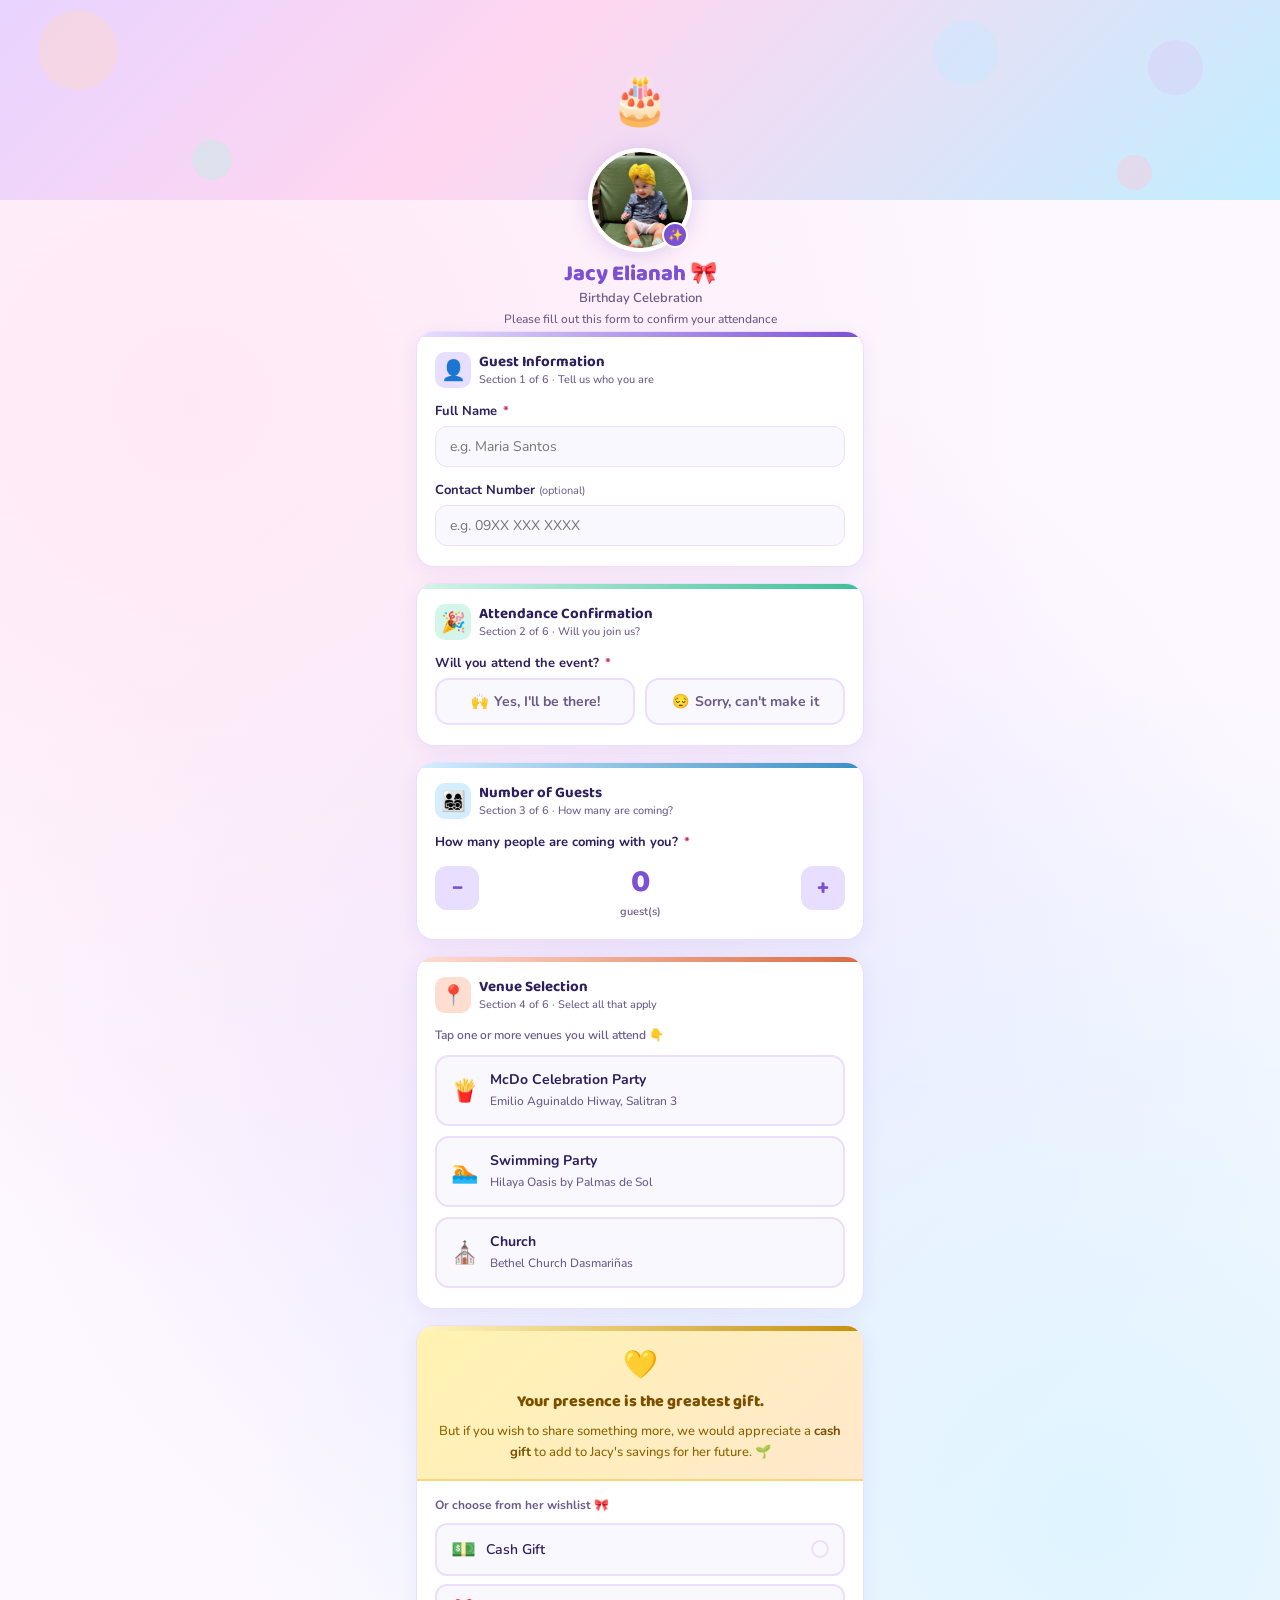
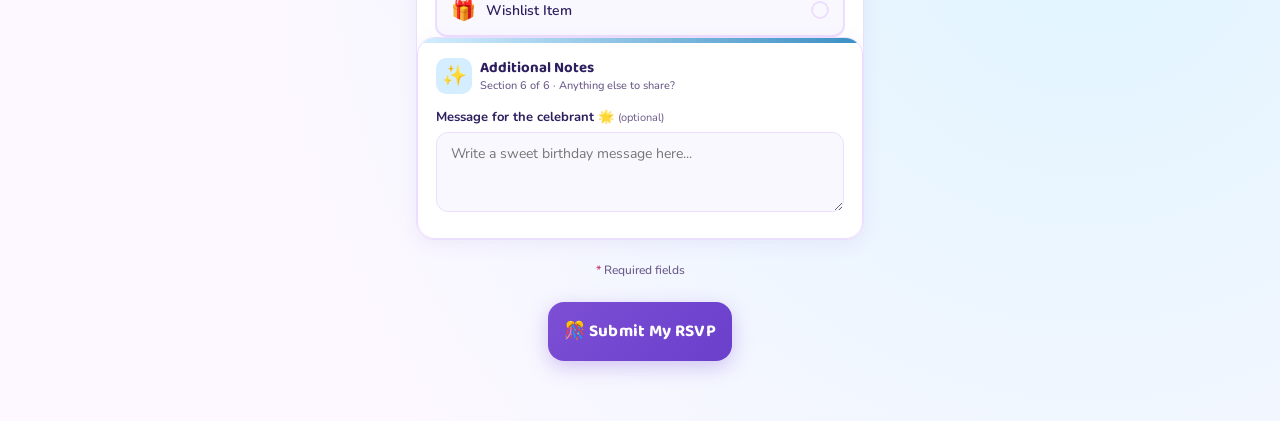
==== index.html @ 9f7bb09f "Disable guest photo changes" ====
<!DOCTYPE html>
<html lang="en">
<head>
<meta charset="UTF-8">
<meta name="viewport" content="width=device-width, initial-scale=1.0">
<title>🎉 Party RSVP</title>
<link href="https://fonts.googleapis.com/css2?family=Baloo+2:wght@400;500;600;700;800&family=Nunito:wght@400;500;600;700&display=swap" rel="stylesheet">
<style>
  :root {
    --mint:    #d4f5e9;
    --mint-dk: #3dbf97;
    --lavender:#e8deff;
    --lav-dk:  #7c4fd4;
    --peach:   #ffddd0;
    --peach-dk:#d96b42;
    --sky:     #d4eeff;
    --sky-dk:  #3a8fc4;
    --rose:    #ffd9e8;
    --rose-dk: #c93068;
    --butter:  #fff5c2;
    --butter-dk:#c4900a;
    --white:   #ffffff;
    --bg:      #fdf8ff;
    --card:    #ffffff;
    --txt:     #2d1f5e;
    --txt2:    #6b5a8a;
    --border:  #ecdeff;
    --radius:  18px;
    --shadow:  0 4px 20px rgba(100,60,180,0.08);
  }

  * { box-sizing: border-box; margin: 0; padding: 0; }

  body {
    font-family: 'Nunito', sans-serif;
    background: var(--bg);
    background-image:
      radial-gradient(circle at 15% 20%, #ffe8f5 0%, transparent 45%),
      radial-gradient(circle at 85% 75%, #dff4ff 0%, transparent 45%),
      radial-gradient(circle at 50% 50%, #ede4ff 0%, transparent 55%);
    min-height: 100vh;
    color: var(--txt);
    padding: 0 0 60px;
  }

  /* ── HERO ── */
  .hero {
    text-align: center;
    position: relative;
    overflow: hidden;
    margin-bottom: 4px;
  }
  /* cover banner */
  .hero-cover {
    width: 100%;
    height: 200px;
    background: linear-gradient(135deg, #e8d4ff 0%, #ffd6f0 40%, #c2eeff 100%);
    position: relative;
    overflow: hidden;
  }
  .hero-cover-img {
    width: 100%; height: 100%;
    object-fit: cover;
    display: none;
  }
  .hero-cover-img.loaded { display: block; }
  .hero-cover-placeholder {
    position: absolute; inset: 0;
    display: flex; align-items: center; justify-content: center;
    flex-direction: column; gap: 6px;
  }
  .hero-cover-placeholder.hidden { display: none; }
  .cover-upload-hint { font-size: 11px; color: var(--txt2); font-weight: 600; }
  /* bubbles on cover */
  .hero-bubbles { position: absolute; inset: 0; pointer-events: none; }
  .bubble {
    position: absolute; border-radius: 50%;
    opacity: 0.4;
    animation: float 6s ease-in-out infinite;
  }
  @keyframes float {
    0%,100% { transform: translateY(0) rotate(0deg); }
    50%      { transform: translateY(-10px) rotate(180deg); }
  }
  /* circle avatar upload */
  .hero-avatar-wrap {
    position: relative;
    display: inline-block;
    margin-top: -52px;
    z-index: 10;
  }
  .hero-avatar {
    width: 104px; height: 104px;
    border-radius: 50%;
    border: 4px solid #fff;
    box-shadow: 0 4px 20px rgba(139,99,217,0.25);
    background: linear-gradient(135deg, var(--lavender), var(--peach));
    display: flex; align-items: center; justify-content: center;
    overflow: hidden;
    cursor: pointer;
    position: relative;
  }
  .hero-avatar img {
    width: 100%; height: 100%;
    object-fit: cover;
    display: none;
    border-radius: 50%;
  }
  .hero-avatar img.loaded { display: block; }
  .avatar-placeholder { font-size: 36px; pointer-events: none; }
  .avatar-placeholder.hidden { display: none; }
  .avatar-overlay {
    position: absolute; inset: 0; border-radius: 50%;
    background: rgba(139,99,217,0.55);
    display: flex; align-items: center; justify-content: center;
    opacity: 0; transition: opacity .2s;
    pointer-events: none;
  }
  .hero-avatar:hover .avatar-overlay { opacity: 0; }
  .avatar-overlay span { font-size: 22px; }
  .hero-avatar input[type="file"] {
    position: absolute; inset: 0; opacity: 0; cursor: pointer;
    border: none; background: none; width: 100%; height: 100%;
  }
  .avatar-badge {
    position: absolute;
    bottom: 4px; right: 4px;
    width: 26px; height: 26px;
    background: var(--lav-dk);
    border-radius: 50%;
    border: 2px solid #fff;
    display: flex; align-items: center; justify-content: center;
    font-size: 12px;
    pointer-events: none;
  }
  /* text below avatar */
  .hero-name {
    font-family: 'Baloo 2', cursive;
    font-size: 22px;
    font-weight: 800;
    color: var(--lav-dk);
    margin-top: 8px;
    line-height: 1.1;
  }
  .hero-sub {
    font-size: 13px;
    color: var(--txt2);
    font-weight: 600;
    margin-top: 3px;
  }
  .hero-tagline {
    font-size: 12px;
    color: var(--txt2);
    margin-top: 4px;
    font-weight: 500;
  }
  @keyframes bounce {
    0%,100% { transform: translateY(0); }
    50%      { transform: translateY(-7px); }
  }
  .hero-badges {
    display: flex;
    justify-content: center;
    gap: 7px;
    flex-wrap: wrap;
    margin: 12px 16px 20px;
  }
  .badge {
    font-size: 11px;
    font-weight: 700;
    padding: 5px 12px;
    border-radius: 99px;
    letter-spacing: 0.3px;
  }
  .badge-mint   { background: var(--mint);    color: #1a6b55; }
  .badge-rose   { background: var(--rose);    color: #8b1a3a; }
  .badge-sky    { background: var(--sky);     color: #1a5a80; }
  .badge-butter { background: var(--butter);  color: #7a5800; }

  /* ── FORM CONTAINER ── */
  .form-wrap {
    max-width: 480px;
    margin: 0 auto;
    padding: 0 16px;
    display: flex;
    flex-direction: column;
    gap: 16px;
  }

  /* ── SECTION CARD ── */
  .card {
    background: var(--card);
    border-radius: var(--radius);
    padding: 20px 18px;
    box-shadow: var(--shadow);
    border: 1.5px solid var(--border);
    position: relative;
    overflow: hidden;
  }
  .card::before {
    content: '';
    position: absolute;
    top: 0; left: 0; right: 0;
    height: 5px;
    border-radius: var(--radius) var(--radius) 0 0;
  }
  .card.c-lavender::before { background: linear-gradient(90deg, var(--lavender), var(--lav-dk)); }
  .card.c-mint::before     { background: linear-gradient(90deg, var(--mint), var(--mint-dk)); }
  .card.c-peach::before    { background: linear-gradient(90deg, var(--peach), var(--peach-dk)); }
  .card.c-sky::before      { background: linear-gradient(90deg, var(--sky), var(--sky-dk)); }
  .card.c-rose::before     { background: linear-gradient(90deg, var(--rose), var(--rose-dk)); }
  .card.c-butter::before   { background: linear-gradient(90deg, var(--butter), var(--butter-dk)); }

  .section-label {
    display: flex;
    align-items: center;
    gap: 8px;
    margin-bottom: 14px;
  }
  .section-icon {
    font-size: 20px;
    width: 36px; height: 36px;
    border-radius: 10px;
    display: flex; align-items: center; justify-content: center;
    flex-shrink: 0;
  }
  .icon-lav    { background: var(--lavender); }
  .icon-mint   { background: var(--mint); }
  .icon-peach  { background: var(--peach); }
  .icon-sky    { background: var(--sky); }
  .icon-rose   { background: var(--rose); }
  .icon-butter { background: var(--butter); }

  .section-title {
    font-family: 'Baloo 2', cursive;
    font-size: 15px;
    font-weight: 700;
    color: var(--txt);
    line-height: 1.2;
  }
  .section-sub {
    font-size: 11px;
    color: var(--txt2);
    margin-top: 1px;
    font-weight: 500;
  }

  /* ── FORM FIELDS ── */
  .field { margin-bottom: 14px; }
  .field:last-child { margin-bottom: 0; }

  label.field-label {
    display: block;
    font-size: 13px;
    font-weight: 700;
    color: var(--txt);
    margin-bottom: 6px;
  }
  label.field-label span.req { color: var(--rose-dk); margin-left: 2px; }

  input[type="text"],
  input[type="tel"],
  input[type="file"],
  select,
  textarea {
    width: 100%;
    font-family: 'Nunito', sans-serif;
    font-size: 14px;
    color: var(--txt);
    background: #faf8ff;
    border: 1.5px solid var(--border);
    border-radius: 12px;
    padding: 10px 14px;
    outline: none;
    transition: border-color .2s, box-shadow .2s;
    -webkit-appearance: none;
    appearance: none;
  }
  input:focus, select:focus, textarea:focus {
    border-color: var(--lav-dk);
    box-shadow: 0 0 0 3px rgba(139,99,217,0.12);
  }
  textarea { resize: vertical; min-height: 80px; line-height: 1.5; }
  select { background-image: url("data:image/svg+xml,%3Csvg xmlns='http://www.w3.org/2000/svg' width='12' height='8'%3E%3Cpath d='M0 0l6 8 6-8z' fill='%238b63d9'/%3E%3C/svg%3E");
    background-repeat: no-repeat;
    background-position: right 14px center;
    padding-right: 36px;
    cursor: pointer;
  }
  input[type="file"] { cursor: pointer; padding: 8px 14px; }

  /* ── RADIO / YES-NO ── */
  .yesno { display: flex; gap: 10px; }
  .yn-btn {
    flex: 1;
    display: flex;
    align-items: center;
    justify-content: center;
    gap: 6px;
    padding: 12px;
    border-radius: 14px;
    border: 2px solid var(--border);
    background: #faf8ff;
    cursor: pointer;
    font-family: 'Nunito', sans-serif;
    font-size: 14px;
    font-weight: 700;
    color: var(--txt2);
    transition: all .2s;
  }
  .yn-btn:hover { background: var(--lavender); border-color: var(--lav-dk); color: var(--txt); }
  .yn-btn input { display: none; }
  .yn-btn.selected-yes { background: var(--mint); border-color: var(--mint-dk); color: #1a6b55; }
  .yn-btn.selected-no  { background: var(--rose); border-color: var(--rose-dk); color: #8b1a3a; }

  /* ── CHECKBOX VENUE ── */
  .venue-options { display: flex; flex-direction: column; gap: 10px; }
  .venue-opt {
    display: flex;
    align-items: center;
    gap: 12px;
    padding: 13px 14px;
    border-radius: 14px;
    border: 2px solid var(--border);
    background: #faf8ff;
    cursor: pointer;
    transition: all .15s;
    user-select: none;
    -webkit-tap-highlight-color: transparent;
  }
  .venue-opt:hover { background: #f0eaff; border-color: var(--lav-dk); }
  .venue-opt:active { transform: scale(0.97); }
  .venue-opt.checked-mcdo   { background: var(--peach);  border-color: var(--peach-dk); }
  .venue-opt.checked-swim   { background: var(--sky);    border-color: var(--sky-dk); }
  .venue-opt input[type="checkbox"] { display: none; }
  .venue-emoji { font-size: 22px; flex-shrink: 0; }
  .venue-text strong { display: block; font-size: 14px; font-weight: 700; color: var(--txt); }
  .venue-text span   { font-size: 12px; color: var(--txt2); font-weight: 500; }
  .venue-check { display: none; }
  .checked-mcdo   { background: var(--peach); border-color: var(--peach-dk); box-shadow: 0 0 0 2px rgba(217,107,66,0.12); }
  .checked-swim   { background: var(--sky); border-color: var(--sky-dk); box-shadow: 0 0 0 2px rgba(58,143,196,0.12); }
  .checked-church { background: var(--mint); border-color: var(--mint-dk); box-shadow: 0 0 0 2px rgba(61,191,151,0.12); }

  /* ── GIFT OPTIONS ── */
  .gift-options { display: flex; flex-direction: column; gap: 8px; }
  .gift-opt {
    display: flex;
    align-items: center;
    gap: 10px;
    padding: 11px 14px;
    border-radius: 12px;
    border: 2px solid var(--border);
    background: #faf8ff;
    cursor: pointer;
    transition: all .2s;
    font-size: 14px;
    font-weight: 600;
    color: var(--txt);
  }
  .gift-opt:hover { background: #fff8f0; border-color: var(--butter-dk); }
  .gift-opt input[type="radio"] { display: none; }
  .gift-opt.selected { background: var(--butter); border-color: var(--butter-dk); }
  .gift-icon { font-size: 20px; }
  .gift-dot {
    margin-left: auto;
    width: 18px; height: 18px;
    border-radius: 50%;
    border: 2px solid var(--border);
    flex-shrink: 0;
    transition: all .2s;
  }
  .gift-opt.selected .gift-dot { background: var(--butter-dk); border-color: var(--butter-dk); }

  /* ── GIFT SUGGEST DROPDOWN ── */
  .gift-suggest { display: none; margin-top: 10px; }
  .gift-suggest.visible { display: block; }

  /* ── FILE UPLOAD ── */
  .upload-area {
    border: 2px dashed var(--border);
    border-radius: 14px;
    background: #faf8ff;
    padding: 20px;
    text-align: center;
    cursor: pointer;
    transition: all .2s;
    position: relative;
  }
  .upload-area:hover { border-color: var(--rose-dk); background: #fff5f8; }
  .upload-area input[type="file"] {
    position: absolute; inset: 0;
    opacity: 0; cursor: pointer;
    border: none; background: none; padding: 0; border-radius: 0;
  }
  .upload-icon { font-size: 32px; display: block; margin-bottom: 6px; }
  .upload-text { font-size: 13px; font-weight: 700; color: var(--txt2); }
  .upload-sub  { font-size: 11px; color: var(--txt2); margin-top: 3px; }
  .upload-preview { display: none; margin-top: 12px; }
  .upload-preview img { max-width: 100%; border-radius: 10px; max-height: 160px; object-fit: cover; }
  .upload-preview.has-image { display: block; }

  /* ── SUBMIT BTN ── */
  .submit-wrap { padding: 0 16px; max-width: 480px; margin: 8px auto 0; }
  .submit-btn {
    width: 100%;
    font-family: 'Baloo 2', cursive;
    font-size: 17px;
    font-weight: 700;
    color: #fff;
    background: linear-gradient(135deg, var(--lav-dk) 0%, #6a3fcb 100%);
    border: none;
    border-radius: 16px;
    padding: 16px;
    cursor: pointer;
    box-shadow: 0 6px 20px rgba(139,99,217,0.35);
    transition: transform .15s, box-shadow .15s;
    letter-spacing: 0.3px;
  }
  .submit-btn:hover  { transform: translateY(-2px); box-shadow: 0 8px 24px rgba(139,99,217,0.45); }
  .submit-btn:active { transform: scale(0.98); }

  /* ── REQUIRED NOTE ── */
  .req-note { text-align: center; font-size: 12px; color: var(--txt2); margin: 0 16px 0; font-weight: 500; }

  /* ── SUCCESS SCREEN ── */
  #success-screen {
    display: none;
    max-width: 480px;
    margin: 40px auto;
    padding: 0 16px;
    animation: popIn .4s ease;
  }
  @keyframes popIn {
    from { transform: scale(.92) translateY(20px); opacity: 0; }
    to   { transform: scale(1) translateY(0);       opacity: 1; }
  }
  .success-card {
    background: var(--card);
    border-radius: 24px;
    padding: 32px 24px;
    text-align: center;
    box-shadow: 0 8px 40px rgba(100,60,180,0.15);
    border: 2px solid var(--lavender);
  }
  .success-emoji { font-size: 60px; display: block; margin-bottom: 12px; animation: bounce 2s ease-in-out infinite; }
  .success-card h2 { font-family: 'Baloo 2', cursive; font-size: 24px; font-weight: 800; color: var(--lav-dk); margin-bottom: 8px; }
  .success-card p  { font-size: 14px; color: var(--txt2); line-height: 1.6; font-weight: 500; }
  .summary-grid {
    margin-top: 20px;
    display: flex;
    flex-direction: column;
    gap: 10px;
    text-align: left;
  }
  .summary-row {
    display: flex;
    gap: 10px;
    align-items: flex-start;
    background: var(--bg);
    border-radius: 12px;
    padding: 10px 14px;
    font-size: 13px;
  }
  .summary-row .s-icon { font-size: 18px; flex-shrink: 0; margin-top: 1px; }
  .summary-row .s-label { font-weight: 700; color: var(--txt); display: block; }
  .summary-row .s-val   { color: var(--txt2); font-weight: 500; }
  .reset-btn {
    margin-top: 20px;
    font-family: 'Nunito', sans-serif;
    font-size: 13px;
    font-weight: 700;
    color: var(--lav-dk);
    background: var(--lavender);
    border: none;
    border-radius: 10px;
    padding: 10px 24px;
    cursor: pointer;
    transition: opacity .2s;
  }
  .reset-btn:hover { opacity: .8; }

  /* ── PRODUCT CARDS ── */
  .prod-card {
    border: 2px solid var(--border);
    border-radius: 12px;
    padding: 8px;
    background: #fff;
    cursor: default;
    transition: all .2s;
    user-select: none;
    -webkit-tap-highlight-color: transparent;
    position: relative;
    overflow: hidden;
    pointer-events: none;
  }
  .prod-card:active { transform: scale(0.96); }
  .prod-card.picked { border-color: var(--butter-dk); background: var(--butter); }
  .prod-card .prod-name {
    font-size: 11px; font-weight: 700; color: var(--txt2);
    text-align: center; margin-top: 6px; line-height: 1.3;
  }
  .prod-card.picked .prod-name { color: var(--butter-dk); }
  .prod-card .prod-tick {
    position: absolute; top: 5px; right: 5px;
    width: 18px; height: 18px; border-radius: 50%;
    background: var(--butter-dk); color: #fff;
    font-size: 10px; display: none;
    align-items: center; justify-content: center;
  }
  .prod-card.picked .prod-tick { display: flex; }

  /* ── WISHLIST ITEMS ── */
  .wishlist-item {
    border: 2px solid var(--border);
    border-radius: 14px;
    padding: 13px 14px;
    margin-bottom: 10px;
    background: #fffdf5;
    cursor: pointer;
    transition: all .2s;
    user-select: none;
    -webkit-tap-highlight-color: transparent;
    overflow: hidden;
  }
  .wishlist-item:active { transform: scale(0.98); }
  .wishlist-item.selected { background: var(--butter); border-color: var(--butter-dk); }
  .wishlist-header { display: flex; align-items: center; gap: 10px; }
  .wishlist-name { font-size: 14px; font-weight: 700; color: var(--txt); flex: 1; }
  .wishlist-check-icon {
    width: 22px; height: 22px; border-radius: 50%;
    border: 2px solid var(--border); flex-shrink: 0;
    display: flex; align-items: center; justify-content: center;
    font-size: 11px; color: transparent;
    transition: all .2s;
  }
  .wishlist-item.selected .wishlist-check-icon { background: var(--butter-dk); border-color: var(--butter-dk); color: #fff; }
  .wishlist-img-wrap {
    max-height: 0;
    overflow: hidden;
    transition: max-height .35s ease, margin-top .35s ease;
    margin-top: 0;
  }
  .wishlist-item.selected .wishlist-img-wrap {
    max-height: 300px;
    margin-top: 12px;
  }
  .gift-suggest.visible .wishlist-img-wrap {
    max-height: none;
    margin-top: 12px;
    overflow: visible;
  }

  /* ── QTY BUTTON ── */
  .qty-btn {
    width: 44px; height: 44px;
    border-radius: 12px;
    border: 2px solid var(--lavender);
    background: var(--lavender);
    color: var(--lav-dk);
    font-size: 22px;
    font-weight: 700;
    cursor: pointer;
    display: flex; align-items: center; justify-content: center;
    flex-shrink: 0;
    transition: all .15s;
    line-height: 1;
    font-family: 'Baloo 2', cursive;
  }
  .qty-btn:hover  { background: var(--lav-dk); color: #fff; border-color: var(--lav-dk); }
  .qty-btn:active { transform: scale(0.93); }

  /* ── VALIDATION ── */
  .error-msg { font-size: 11px; color: var(--rose-dk); font-weight: 700; margin-top: 5px; display: none; }
  .field.invalid .error-msg { display: block; }
  .field.invalid input,
  .field.invalid select { border-color: var(--rose-dk); }
  .venue-req-err { font-size: 11px; color: var(--rose-dk); font-weight: 700; margin-top: 6px; display: none; }
  .venue-req-err.show { display: block; }
</style>
</head>
<body>

<!-- HERO -->
<div class="hero">
  <!-- Cover banner -->
  <div class="hero-cover">
    <div class="hero-bubbles">
      <div class="bubble" style="width:80px;height:80px;background:#ffd6c2;top:5%;left:3%;animation-delay:0s;"></div>
      <div class="bubble" style="width:55px;height:55px;background:#d9c8f5;top:20%;right:6%;animation-delay:1s;"></div>
      <div class="bubble" style="width:40px;height:40px;background:#b8f0e0;bottom:10%;left:15%;animation-delay:2s;"></div>
      <div class="bubble" style="width:65px;height:65px;background:#c2e8ff;top:10%;right:22%;animation-delay:1.5s;"></div>
      <div class="bubble" style="width:35px;height:35px;background:#ffc2d4;bottom:5%;right:10%;animation-delay:0.5s;"></div>
    </div>
    <img id="cover-img" class="hero-cover-img" src="" alt="Cover">
    <div class="hero-cover-placeholder" id="cover-placeholder">
      <span style="font-size:48px;animation:bounce 2s ease-in-out infinite;display:block;">🎂</span>
    </div>
  </div>

  <!-- Circle avatar -->
  <div class="hero-avatar-wrap">
    <div class="hero-avatar" id="avatar-ring">
      <img id="avatar-img" class="loaded" src="[data-uri]" alt="Celebrant">
      <span class="avatar-placeholder hidden" id="avatar-placeholder">🥳</span>
      <div class="avatar-overlay"><span>📷</span></div>

    </div>
    <div class="avatar-badge">✨</div>
  </div>

  <!-- Name & tagline -->
  <div class="hero-name">Jacy Elianah 🎀</div>
  <div class="hero-sub">Birthday Celebration</div>
  <div class="hero-tagline">Please fill out this form to confirm your attendance</div>
</div>

<!-- FORM -->
<form id="rsvp-form" novalidate>
  <div class="form-wrap">

    <!-- SECTION 1: Guest Info -->
    <div class="card c-lavender">
      <div class="section-label">
        <div class="section-icon icon-lav">👤</div>
        <div>
          <div class="section-title">Guest Information</div>
          <div class="section-sub">Section 1 of 6 · Tell us who you are</div>
        </div>
      </div>
      <div class="field" id="field-name">
        <label class="field-label" for="name">Full Name <span class="req">*</span></label>
        <input type="text" id="name" placeholder="e.g. Maria Santos" autocomplete="name">
        <div class="error-msg">Please enter your full name.</div>
      </div>
      <div class="field">
        <label class="field-label" for="contact">Contact Number <span style="font-weight:400;color:var(--txt2);font-size:11px;">(optional)</span></label>
        <input type="tel" id="contact" placeholder="e.g. 09XX XXX XXXX" autocomplete="tel">
      </div>
    </div>

    <!-- SECTION 2: Attendance -->
    <div class="card c-mint">
      <div class="section-label">
        <div class="section-icon icon-mint">🎉</div>
        <div>
          <div class="section-title">Attendance Confirmation</div>
          <div class="section-sub">Section 2 of 6 · Will you join us?</div>
        </div>
      </div>
      <div class="field" id="field-attend">
        <label class="field-label">Will you attend the event? <span class="req">*</span></label>
        <div class="yesno">
          <label class="yn-btn" id="btn-yes">
            <input type="radio" name="attend" value="yes" onchange="selectAttend(this)">
            <span>🙌</span> Yes, I'll be there!
          </label>
          <label class="yn-btn" id="btn-no">
            <input type="radio" name="attend" value="no" onchange="selectAttend(this)">
            <span>😔</span> Sorry, can't make it
          </label>
        </div>
        <div class="error-msg" id="attend-err">Please select your attendance.</div>
      </div>
    </div>

    <!-- SECTION 3: Number of Guests -->
    <div class="card c-sky">
      <div class="section-label">
        <div class="section-icon icon-sky">👨‍👩‍👧‍👦</div>
        <div>
          <div class="section-title">Number of Guests</div>
          <div class="section-sub">Section 3 of 6 · How many are coming?</div>
        </div>
      </div>
      <div class="field">
        <label class="field-label" for="guest-count">How many people are coming with you? <span class="req">*</span></label>
        <div style="display:flex;align-items:center;gap:12px;margin-top:4px;">
          <button type="button" class="qty-btn" onclick="changeGuests(-1)">−</button>
          <div style="flex:1;text-align:center;">
            <span id="guest-display" style="font-family:'Baloo 2',cursive;font-size:32px;font-weight:800;color:var(--lav-dk);">0</span>
            <div style="font-size:11px;color:var(--txt2);font-weight:600;margin-top:-4px;">guest(s)</div>
          </div>
          <button type="button" class="qty-btn" onclick="changeGuests(1)">+</button>
        </div>
        <input type="hidden" id="guest-count" value="0">
      </div>
    </div>

    <!-- SECTION 4: Venue -->
    <div class="card c-peach">
      <div class="section-label">
        <div class="section-icon icon-peach">📍</div>
        <div>
          <div class="section-title">Venue Selection</div>
          <div class="section-sub">Section 4 of 6 · Select all that apply</div>
        </div>
      </div>
      <p style="font-size:12px;color:var(--txt2);font-weight:600;margin-bottom:12px;">Tap one or more venues you will attend 👇</p>
      <div class="venue-options">
        <label class="venue-opt" id="opt-mcdo" onclick="return toggleVenue(event,'checked-mcdo','mcdo')">
          <input type="checkbox" name="venue" value="mcdo">
          <span class="venue-emoji">🍟</span>
          <div class="venue-text">
            <strong>McDo Celebration Party</strong>
            <span>Emilio Aguinaldo Hiway, Salitran 3</span>
          </div>
          <div class="venue-check" id="chk-mcdo">✓</div>
        </label>
        <label class="venue-opt" id="opt-swim" onclick="return toggleVenue(event,'checked-swim','swim')">
          <input type="checkbox" name="venue" value="swim">
          <span class="venue-emoji">🏊</span>
          <div class="venue-text">
            <strong>Swimming Party</strong>
            <span>Hilaya Oasis by Palmas de Sol</span>
          </div>
          <div class="venue-check" id="chk-swim">✓</div>
        </label>
        <label class="venue-opt" id="opt-church" onclick="return toggleVenue(event,'checked-church','church')">
          <input type="checkbox" name="venue" value="church">
          <span class="venue-emoji">⛪</span>
          <div class="venue-text">
            <strong>Church</strong>
            <span>Bethel Church Dasmariñas</span>
          </div>
          <div class="venue-check" id="chk-church">✓</div>
        </label>
      </div>
      <div class="venue-req-err" id="venue-err">Please select at least one venue.</div>
    </div>

    <!-- SECTION 5: Gift Wishlist -->
    <div class="card c-butter" style="padding:0;overflow:hidden;">

      <!-- Heart message block -->
      <div style="background:linear-gradient(135deg,#fff3b0 0%,#ffe8cc 100%);padding:20px 18px 16px;text-align:center;border-bottom:2px solid #f5d87a;">
        <div style="font-size:28px;margin-bottom:8px;">💛</div>
        <div style="font-family:'Baloo 2',cursive;font-size:16px;font-weight:800;color:#7a4f00;line-height:1.3;margin-bottom:8px;">Your presence is the greatest gift.</div>
        <div style="font-size:13px;color:#8b6200;font-weight:500;line-height:1.6;">But if you wish to share something more, we would appreciate a <strong style="color:#7a4f00;">cash gift</strong> to add to Jacy's savings for her future. 🌱</div>
      </div>

      <!-- Gift options: Cash or Wishlist -->
      <div style="padding:16px 18px 0;">
        <div style="font-size:12px;font-weight:700;color:var(--txt2);margin-bottom:10px;">Or choose from her wishlist 🎀</div>
        <div class="gift-options">
          <label class="gift-opt" onclick="selectGift(this,'cash')">
            <input type="radio" name="gift" value="cash">
            <span class="gift-icon">💵</span> Cash Gift
            <div class="gift-dot"></div>
          </label>
          <label class="gift-opt" onclick="selectGift(this,'wishlist')">
            <input type="radio" name="gift" value="wishlist">
            <span class="gift-icon">🎁</span> Wishlist Item
            <div class="gift-dot"></div>
          </label>
        </div>
      </div>

      <!-- Wishlist items (shown when wishlist selected) -->
      <div class="gift-suggest" id="gift-suggest" style="padding:0 18px 0;">
        <div style="font-size:12px;font-weight:700;color:var(--txt2);margin:14px 0 10px;">Tap to see each gift option 👇</div>

        <!-- Everyday Essentials -->
        <div class="wishlist-item" onclick="selectWishlistItem(this,'everyday')" id="wi-everyday">
          <div class="wishlist-header">
            <span style="font-size:18px;">🍼</span>
            <span class="wishlist-name">Everyday Essentials</span>
            <div class="wishlist-check-icon" id="wd-everyday">✓</div>
          </div>
          <div class="wishlist-img-wrap" id="img-everyday" onclick="event.stopPropagation()">
            <div style="font-size:11px;font-weight:700;color:var(--txt2);margin-bottom:8px;text-align:center;">Tap any item to view 👆</div>
            <div style="display:grid;grid-template-columns:1fr 1fr;gap:8px;">

              <div class="prod-card" onclick="event.stopPropagation();toggleProd(this)">
                <img src="[data-uri]" alt="EQ Dry Diapers" style="width:100%;border-radius:8px;display:block;">
                <div class="prod-name">EQ Dry Diapers M 56pcs</div>
              </div>

              <div class="prod-card" onclick="event.stopPropagation();toggleProd(this)">
                <img src="[data-uri]" alt="Cetaphil Baby Wash" style="width:100%;border-radius:8px;display:block;">
                <div class="prod-name">Cetaphil Baby Wash &amp; Shampoo</div>
              </div>

              <div class="prod-card" onclick="event.stopPropagation();toggleProd(this)">
                <img src="[data-uri]" alt="EQ Baby Wipes" style="width:100%;border-radius:8px;display:block;">
                <div class="prod-name">EQ Baby Wipes 4-pack</div>
              </div>

              <div class="prod-card" onclick="event.stopPropagation();toggleProd(this)">
                <img src="[data-uri]" alt="Tenderoo Lotion" style="width:100%;border-radius:8px;display:block;">
                <div class="prod-name">Tenderoo Moisturizing Lotion</div>
              </div>

              <div class="prod-card" style="grid-column:1/-1;" onclick="event.stopPropagation();toggleProd(this)">
                <img src="[data-uri]" alt="MyBaby Powder" style="width:100%;border-radius:8px;display:block;">
                <div class="prod-name">MyBaby Powder</div>
              </div>

            </div>
          </div>
        </div>

        <!-- Wooden Montessori Toys -->
        <div class="wishlist-item" onclick="selectWishlistItem(this,'toys')" id="wi-toys">
          <div class="wishlist-header">
            <span style="font-size:18px;">🧸</span>
            <span class="wishlist-name">Wooden Montessori Toys</span>
            <div class="wishlist-check-icon" id="wd-toys">✓</div>
          </div>
          <div class="wishlist-img-wrap" id="img-toys" onclick="event.stopPropagation()">
            <img src="[data-uri]" alt="Wooden Montessori Toys" style="width:100%;border-radius:10px;display:block;">
          </div>
        </div>

        <input type="hidden" id="gift-type" value="">
      </div>

    <!-- SECTION 6: Additional Notes -->
    <div class="card c-sky">
      <div class="section-label">
        <div class="section-icon icon-sky">✨</div>
        <div>
          <div class="section-title">Additional Notes</div>
          <div class="section-sub">Section 6 of 6 · Anything else to share?</div>
        </div>
      </div>
      <div class="field">
        <label class="field-label" for="message">Message for the celebrant 🌟 <span style="font-weight:400;color:var(--txt2);font-size:11px;">(optional)</span></label>
        <textarea id="message" placeholder="Write a sweet birthday message here..."></textarea>
      </div>
    </div>

  </div>

  <p class="req-note" style="margin-top:6px;"><span style="color:var(--rose-dk);">*</span> Required fields</p>
  <div class="submit-wrap">
    <button type="submit" class="submit-btn">🎊 Submit My RSVP</button>
  </div>
</form>

<!-- SUCCESS -->
<div id="success-screen">
  <div class="success-card">
    <span class="success-emoji">🎉</span>
    <h2>RSVP Received!</h2>
    <p>Thank you! Your response has been recorded.<br>We can't wait to celebrate with you! 🥳</p>
    <div class="summary-grid" id="summary-grid"></div>
    <button class="reset-btn" onclick="resetForm()">Submit Another Response</button>
  </div>
</div>

<script>
  var GOOGLE_SHEET_WEB_APP_URL = 'https://script.google.com/macros/s/AKfycbwkUunyS-vvQ6Q38WIg3QrL0h65zpZRrgs7xfl-XmZJHcxufd08ZSHHS71UHUqowGVWUA/exec';
  var venueState = { mcdo: false, swim: false, church: false };
  var attendVal = '';
  var giftVal = '';

  var guestCount = 0;
  function changeGuests(delta) {
    guestCount = Math.max(0, Math.min(20, guestCount + delta));
    document.getElementById('guest-display').textContent = guestCount;
    document.getElementById('guest-count').value = guestCount;
  }

  function selectAttend(el) {
    attendVal = el.value;
    document.getElementById('btn-yes').className = 'yn-btn' + (el.value === 'yes' ? ' selected-yes' : '');
    document.getElementById('btn-no').className  = 'yn-btn' + (el.value === 'no'  ? ' selected-no'  : '');
    document.getElementById('attend-err').style.display = 'none';
  }

  function toggleVenue(event, cls, key) {
    if (event) {
      event.preventDefault();
      event.stopPropagation();
    }
    venueState[key] = !venueState[key];
    var el = document.getElementById('opt-' + key);
    var input = el.querySelector('input[type="checkbox"]');
    if (venueState[key]) {
      el.className = 'venue-opt ' + cls;
    } else {
      el.className = 'venue-opt';
    }
    if (input) input.checked = venueState[key];
    document.getElementById('venue-err').className = 'venue-req-err';
    return false;
  }

  function toggleProd(el) {
    el.classList.toggle('picked');
    var tick = el.querySelector('.prod-tick');
    if (!tick) {
      tick = document.createElement('div');
      tick.className = 'prod-tick';
      tick.textContent = '✓';
      el.appendChild(tick);
    }
  }

  function selectWishlistItem(el, val) {
    document.querySelectorAll('.wishlist-item').forEach(function(i) {
      i.className = 'wishlist-item';
    });
    el.className = 'wishlist-item selected';
    document.getElementById('gift-type').value = val;
  }

  function selectGift(lbl, val) {
    giftVal = val;
    document.querySelectorAll('.gift-opt').forEach(function(el) {
      el.className = 'gift-opt';
    });
    lbl.className = 'gift-opt selected';
    var sugg = document.getElementById('gift-suggest');
    sugg.className = val === 'wishlist' ? 'gift-suggest visible' : 'gift-suggest';
    if (val !== 'wishlist') {
      document.querySelectorAll('.wishlist-item').forEach(function(i) { i.className = 'wishlist-item'; });
      document.getElementById('gift-type').value = '';
    } else {
      document.querySelectorAll('.wishlist-item img').forEach(function(img) { img.style.removeProperty('display'); });
    }
  }

  function loadAvatarPhoto(input) {
    if (input.files && input.files[0]) {
      var reader = new FileReader();
      reader.onload = function(e) {
        var img = document.getElementById('avatar-img');
        img.src = e.target.result;
        img.className = 'loaded';
        document.getElementById('avatar-placeholder').className = 'avatar-placeholder hidden';
      };
      reader.readAsDataURL(input.files[0]);
    }
  }

  function previewCelebPhoto(input) {
    if (input.files && input.files[0]) {
      var reader = new FileReader();
      reader.onload = function(e) {
        document.getElementById('celeb-preview-img').src = e.target.result;
        document.getElementById('celeb-preview').className = 'upload-preview has-image';
      };
      reader.readAsDataURL(input.files[0]);
    }
  }

  function previewPhoto(input) {
    if (input.files && input.files[0]) {
      var reader = new FileReader();
      reader.onload = function(e) {
        document.getElementById('preview-img').src = e.target.result;
        document.getElementById('photo-preview').className = 'upload-preview has-image';
      };
      reader.readAsDataURL(input.files[0]);
    }
  }

  document.getElementById('rsvp-form').addEventListener('submit', async function(e) {
    e.preventDefault();
    var valid = true;

    // Name
    var nameVal = document.getElementById('name').value.trim();
    var fName = document.getElementById('field-name');
    if (!nameVal) { fName.className = 'field invalid'; valid = false; }
    else { fName.className = 'field'; }

    // Attend
    if (!attendVal) {
      document.getElementById('attend-err').style.display = 'block';
      valid = false;
    }

    // Venue (required)
    if (!venueState.mcdo && !venueState.swim && !venueState.church) {
      document.getElementById('venue-err').className = 'venue-req-err show';
      valid = false;
    }

    if (!valid) {
      document.querySelector('.field.invalid, [style*="display: block"]')
        && document.querySelector('.card').scrollIntoView({ behavior: 'smooth' });
      return;
    }

    // Build summary
    var venues = [];
    var venueSheetValues = [];
    if (venueState.mcdo) { venues.push('McDo Party'); venueSheetValues.push('McDo Celebration Party'); }
    if (venueState.swim) { venues.push('Swimming Party'); venueSheetValues.push('Swimming Party'); }
    if (venueState.church) { venues.push('Bethel Church'); venueSheetValues.push('Church'); }

    var giftLabel = giftVal === 'cash' ? '💵 Cash Gift' : giftVal === 'wishlist' ? '🎁 Wishlist Item' : '—';
    var giftSugg = document.getElementById('gift-type').value;
    var wishlistNames = { everyday: '🍼 Everyday Essentials', toys: '🧸 Wooden Montessori Toys' };
    if (giftVal === 'wishlist' && giftSugg && wishlistNames[giftSugg]) giftLabel += ' · ' + wishlistNames[giftSugg];

    var contactVal = document.getElementById('contact').value.trim();
    var msg = document.getElementById('message').value.trim() || '-';

    var rows = [
      ['👤', 'Name', nameVal],
      ['🎉', 'Attendance', attendVal === 'yes' ? '✅ Attending' : '❌ Not Attending'],
      ['👨‍👩‍👧‍👦', 'Guests', guestCount + ' guest(s)'],
      ['📍', 'Venue(s)', venues.join(' + ') || '—'],
      ['🎁', 'Gift', giftLabel],
      ['💌', 'Message', msg],
    ];

    var html = '';
    rows.forEach(function(r) {
      html += '<div class="summary-row"><span class="s-icon">' + r[0] + '</span><div><span class="s-label">' + r[1] + '</span><span class="s-val">' + r[2] + '</span></div></div>';
    });
    var submitBtn = document.querySelector('.submit-btn');
    var originalBtnHtml = submitBtn.innerHTML;
    submitBtn.disabled = true;
    submitBtn.textContent = 'Submitting RSVP...';

    var payload = new URLSearchParams({
      fullName: nameVal,
      contactNumber: contactVal,
      attendance: attendVal === 'yes' ? 'Yes' : 'No',
      guestCount: String(guestCount),
      venues: venueSheetValues.join(', '),
      giftChoice: giftVal === 'cash' ? 'Cash Gift' : giftVal === 'wishlist' ? 'Wishlist Item' : '',
      wishlistCategory: giftSugg ? (wishlistNames[giftSugg] || giftSugg) : '',
      message: document.getElementById('message').value.trim(),
      source: window.location.pathname.split('/').pop() || 'index.html',
      website: ''
    });

    try {
      if (!GOOGLE_SHEET_WEB_APP_URL) throw new Error('Google Sheet web app URL is missing.');
      await fetch(GOOGLE_SHEET_WEB_APP_URL, {
        method: 'POST',
        mode: 'no-cors',
        headers: {
          'Content-Type': 'application/x-www-form-urlencoded;charset=UTF-8'
        },
        body: payload.toString()
      });

      document.getElementById('summary-grid').innerHTML = html;
      document.getElementById('rsvp-form').style.display = 'none';
      var heroEl = document.querySelector('.hero');
      if (heroEl) heroEl.style.display = 'none';
      document.getElementById('success-screen').style.display = 'block';
      window.scrollTo({ top: 0, behavior: 'smooth' });
    } catch (err) {
      console.error('RSVP submission failed', err);
      alert('The RSVP could not be submitted right now. Please try again in a moment.');
    } finally {
      submitBtn.disabled = false;
      submitBtn.innerHTML = originalBtnHtml;
    }
  });

  function resetForm() {
    document.getElementById('rsvp-form').reset();
    document.getElementById('rsvp-form').style.display = 'block';
    document.querySelector('.hero').style.display = 'block';
    document.getElementById('success-screen').style.display = 'none';
    guestCount = 0;
    document.getElementById('guest-display').textContent = '0';
    document.getElementById('guest-count').value = '0';
    attendVal = ''; giftVal = '';
    venueState = { mcdo: false, swim: false, church: false };
    document.getElementById('btn-yes').className = 'yn-btn';
    document.getElementById('btn-no').className  = 'yn-btn';
    document.getElementById('opt-mcdo').className   = 'venue-opt';
    document.getElementById('opt-swim').className   = 'venue-opt';
    document.getElementById('opt-church').className = 'venue-opt';
    document.querySelectorAll('.venue-opt input[type="checkbox"]').forEach(function(input) { input.checked = false; });
    document.querySelectorAll('.gift-opt').forEach(function(el) { el.className = 'gift-opt'; });
    document.querySelectorAll('.wishlist-item').forEach(function(el) { el.className = 'wishlist-item'; });
    document.getElementById('gift-type').value = '';
    document.getElementById('gift-suggest').className = 'gift-suggest';
    document.getElementById('avatar-img').className = '';
    document.getElementById('avatar-img').src = '';
    document.getElementById('avatar-placeholder').className = 'avatar-placeholder';
    document.getElementById('celeb-preview').className = 'upload-preview';
    document.getElementById('photo-preview').className = 'upload-preview';
    window.scrollTo({ top: 0, behavior: 'smooth' });
  }
</script>
</body>
</html>
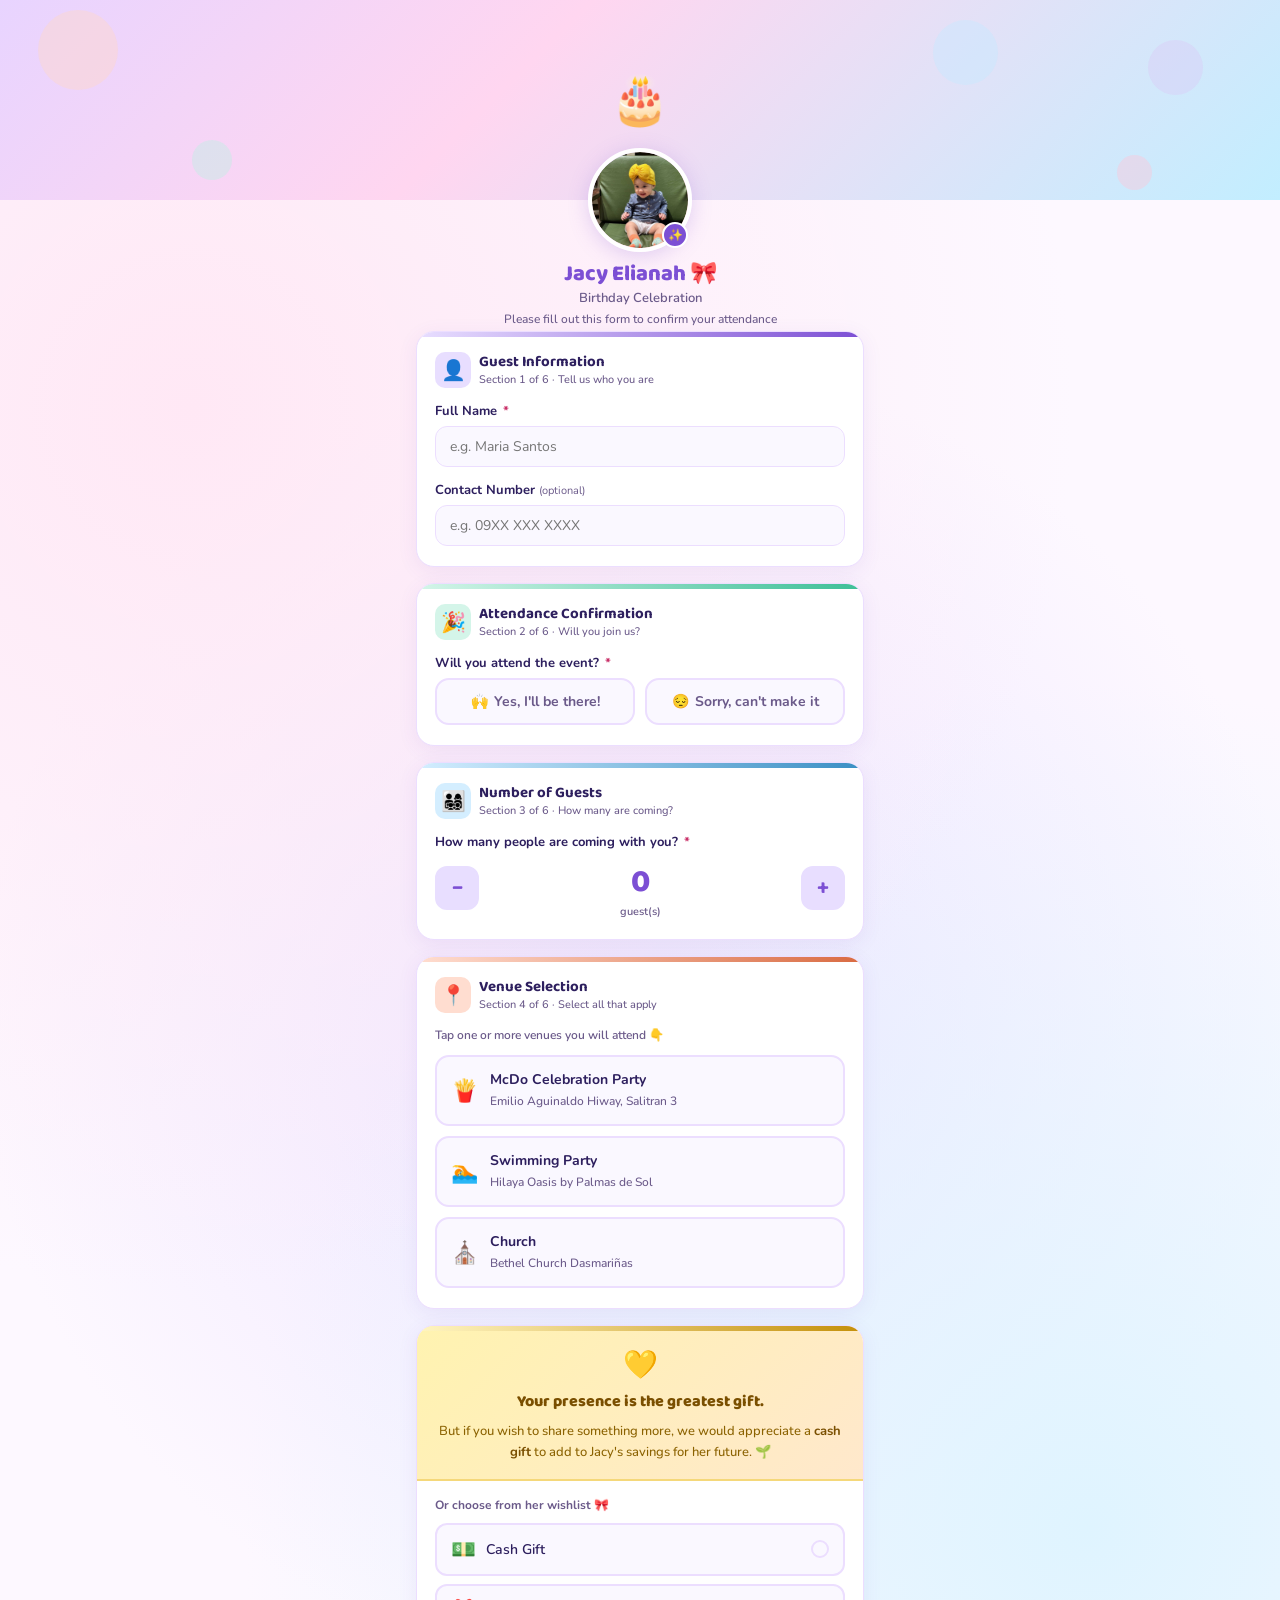
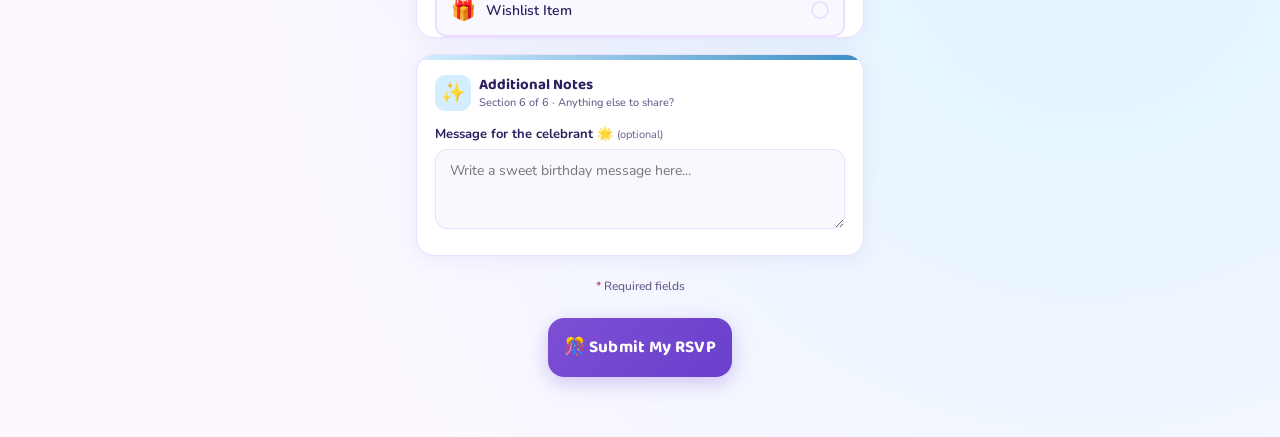
==== commit 504c4ead: "fix: hide guest/venue for non-attendees + repair form DOM structure Selecting "No" now hides the Num" ====
--- a/index.html
+++ b/index.html
@@ -664,7 +664,7 @@
     </div>
 
     <!-- SECTION 3: Number of Guests -->
-    <div class="card c-sky">
+    <div class="card c-sky" id="section-guests">
       <div class="section-label">
         <div class="section-icon icon-sky">👨‍👩‍👧‍👦</div>
         <div>
@@ -687,7 +687,7 @@
     </div>
 
     <!-- SECTION 4: Venue -->
-    <div class="card c-peach">
+    <div class="card c-peach" id="section-venue">
       <div class="section-label">
         <div class="section-icon icon-peach">📍</div>
         <div>
@@ -813,6 +813,7 @@
 
         <input type="hidden" id="gift-type" value="">
       </div>
+    </div>
 
     <!-- SECTION 6: Additional Notes -->
     <div class="card c-sky">
@@ -829,20 +830,19 @@
       </div>
     </div>
 
-  </div>
-
   <p class="req-note" style="margin-top:6px;"><span style="color:var(--rose-dk);">*</span> Required fields</p>
   <div class="submit-wrap">
     <button type="submit" class="submit-btn">🎊 Submit My RSVP</button>
   </div>
+</div>
 </form>
 
 <!-- SUCCESS -->
 <div id="success-screen">
   <div class="success-card">
-    <span class="success-emoji">🎉</span>
-    <h2>RSVP Received!</h2>
-    <p>Thank you! Your response has been recorded.<br>We can't wait to celebrate with you! 🥳</p>
+    <span class="success-emoji" id="success-emoji">🎉</span>
+    <h2 id="success-heading">RSVP Received!</h2>
+    <p id="success-msg"></p>
     <div class="summary-grid" id="summary-grid"></div>
     <button class="reset-btn" onclick="resetForm()">Submit Another Response</button>
   </div>
@@ -866,6 +866,12 @@
     document.getElementById('btn-yes').className = 'yn-btn' + (el.value === 'yes' ? ' selected-yes' : '');
     document.getElementById('btn-no').className  = 'yn-btn' + (el.value === 'no'  ? ' selected-no'  : '');
     document.getElementById('attend-err').style.display = 'none';
+    // Guest count + venue only apply to attendees — hide those sections (and
+    // skip their required checks) when the guest says they can't make it.
+    var attending = el.value === 'yes';
+    document.getElementById('section-guests').style.display = attending ? '' : 'none';
+    document.getElementById('section-venue').style.display  = attending ? '' : 'none';
+    if (!attending) document.getElementById('venue-err').className = 'venue-req-err';
   }
 
   function toggleVenue(event, cls, key) {
@@ -921,41 +927,6 @@
     }
   }
 
-  function loadAvatarPhoto(input) {
-    if (input.files && input.files[0]) {
-      var reader = new FileReader();
-      reader.onload = function(e) {
-        var img = document.getElementById('avatar-img');
-        img.src = e.target.result;
-        img.className = 'loaded';
-        document.getElementById('avatar-placeholder').className = 'avatar-placeholder hidden';
-      };
-      reader.readAsDataURL(input.files[0]);
-    }
-  }
-
-  function previewCelebPhoto(input) {
-    if (input.files && input.files[0]) {
-      var reader = new FileReader();
-      reader.onload = function(e) {
-        document.getElementById('celeb-preview-img').src = e.target.result;
-        document.getElementById('celeb-preview').className = 'upload-preview has-image';
-      };
-      reader.readAsDataURL(input.files[0]);
-    }
-  }
-
-  function previewPhoto(input) {
-    if (input.files && input.files[0]) {
-      var reader = new FileReader();
-      reader.onload = function(e) {
-        document.getElementById('preview-img').src = e.target.result;
-        document.getElementById('photo-preview').className = 'upload-preview has-image';
-      };
-      reader.readAsDataURL(input.files[0]);
-    }
-  }
-
   document.getElementById('rsvp-form').addEventListener('submit', async function(e) {
     e.preventDefault();
     var valid = true;
@@ -972,8 +943,8 @@
       valid = false;
     }
 
-    // Venue (required)
-    if (!venueState.mcdo && !venueState.swim && !venueState.church) {
+    // Venue (required only when attending — decliners skip this)
+    if (attendVal === 'yes' && !venueState.mcdo && !venueState.swim && !venueState.church) {
       document.getElementById('venue-err').className = 'venue-req-err show';
       valid = false;
     }
@@ -1002,11 +973,17 @@
     var rows = [
       ['👤', 'Name', nameVal],
       ['🎉', 'Attendance', attendVal === 'yes' ? '✅ Attending' : '❌ Not Attending'],
-      ['👨‍👩‍👧‍👦', 'Guests', guestCount + ' guest(s)'],
-      ['📍', 'Venue(s)', venues.join(' + ') || '—'],
-      ['🎁', 'Gift', giftLabel],
-      ['💌', 'Message', msg],
     ];
+    // Guests + venue only matter for attendees
+    if (attendVal === 'yes') {
+      rows.push(['👨‍👩‍👧‍👦', 'Guests', guestCount + ' guest(s)']);
+      rows.push(['📍', 'Venue(s)', venues.join(' + ') || '—']);
+    }
+    // Show the gift row for attendees, or for decliners only if they chose one
+    if (attendVal === 'yes' || giftVal) {
+      rows.push(['🎁', 'Gift', giftLabel]);
+    }
+    rows.push(['💌', 'Message', msg]);
 
     var html = '';
     rows.forEach(function(r) {
@@ -1032,15 +1009,20 @@
 
     try {
       if (!GOOGLE_SHEET_WEB_APP_URL) throw new Error('Google Sheet web app URL is missing.');
-      await fetch(GOOGLE_SHEET_WEB_APP_URL, {
+      await fetch(GOOGLE_SHEET_WEB_APP_URL + '?' + payload.toString(), {
         method: 'POST',
         mode: 'no-cors',
-        headers: {
-          'Content-Type': 'application/x-www-form-urlencoded;charset=UTF-8'
-        },
-        body: payload.toString()
       });
 
+      if (attendVal === 'yes') {
+        document.getElementById('success-emoji').textContent = '🎉';
+        document.getElementById('success-heading').textContent = 'See you there!';
+        document.getElementById('success-msg').textContent = "We can't wait to celebrate with you! 🥳";
+      } else {
+        document.getElementById('success-emoji').textContent = '💌';
+        document.getElementById('success-heading').textContent = 'Thank you for letting us know!';
+        document.getElementById('success-msg').textContent = "We'll miss you! We truly appreciate you taking the time to respond. 💕";
+      }
       document.getElementById('summary-grid').innerHTML = html;
       document.getElementById('rsvp-form').style.display = 'none';
       var heroEl = document.querySelector('.hero');
@@ -1061,6 +1043,8 @@
     document.getElementById('rsvp-form').style.display = 'block';
     document.querySelector('.hero').style.display = 'block';
     document.getElementById('success-screen').style.display = 'none';
+    document.getElementById('section-guests').style.display = '';
+    document.getElementById('section-venue').style.display = '';
     guestCount = 0;
     document.getElementById('guest-display').textContent = '0';
     document.getElementById('guest-count').value = '0';
@@ -1076,11 +1060,6 @@
     document.querySelectorAll('.wishlist-item').forEach(function(el) { el.className = 'wishlist-item'; });
     document.getElementById('gift-type').value = '';
     document.getElementById('gift-suggest').className = 'gift-suggest';
-    document.getElementById('avatar-img').className = '';
-    document.getElementById('avatar-img').src = '';
-    document.getElementById('avatar-placeholder').className = 'avatar-placeholder';
-    document.getElementById('celeb-preview').className = 'upload-preview';
-    document.getElementById('photo-preview').className = 'upload-preview';
     window.scrollTo({ top: 0, behavior: 'smooth' });
   }
 </script>
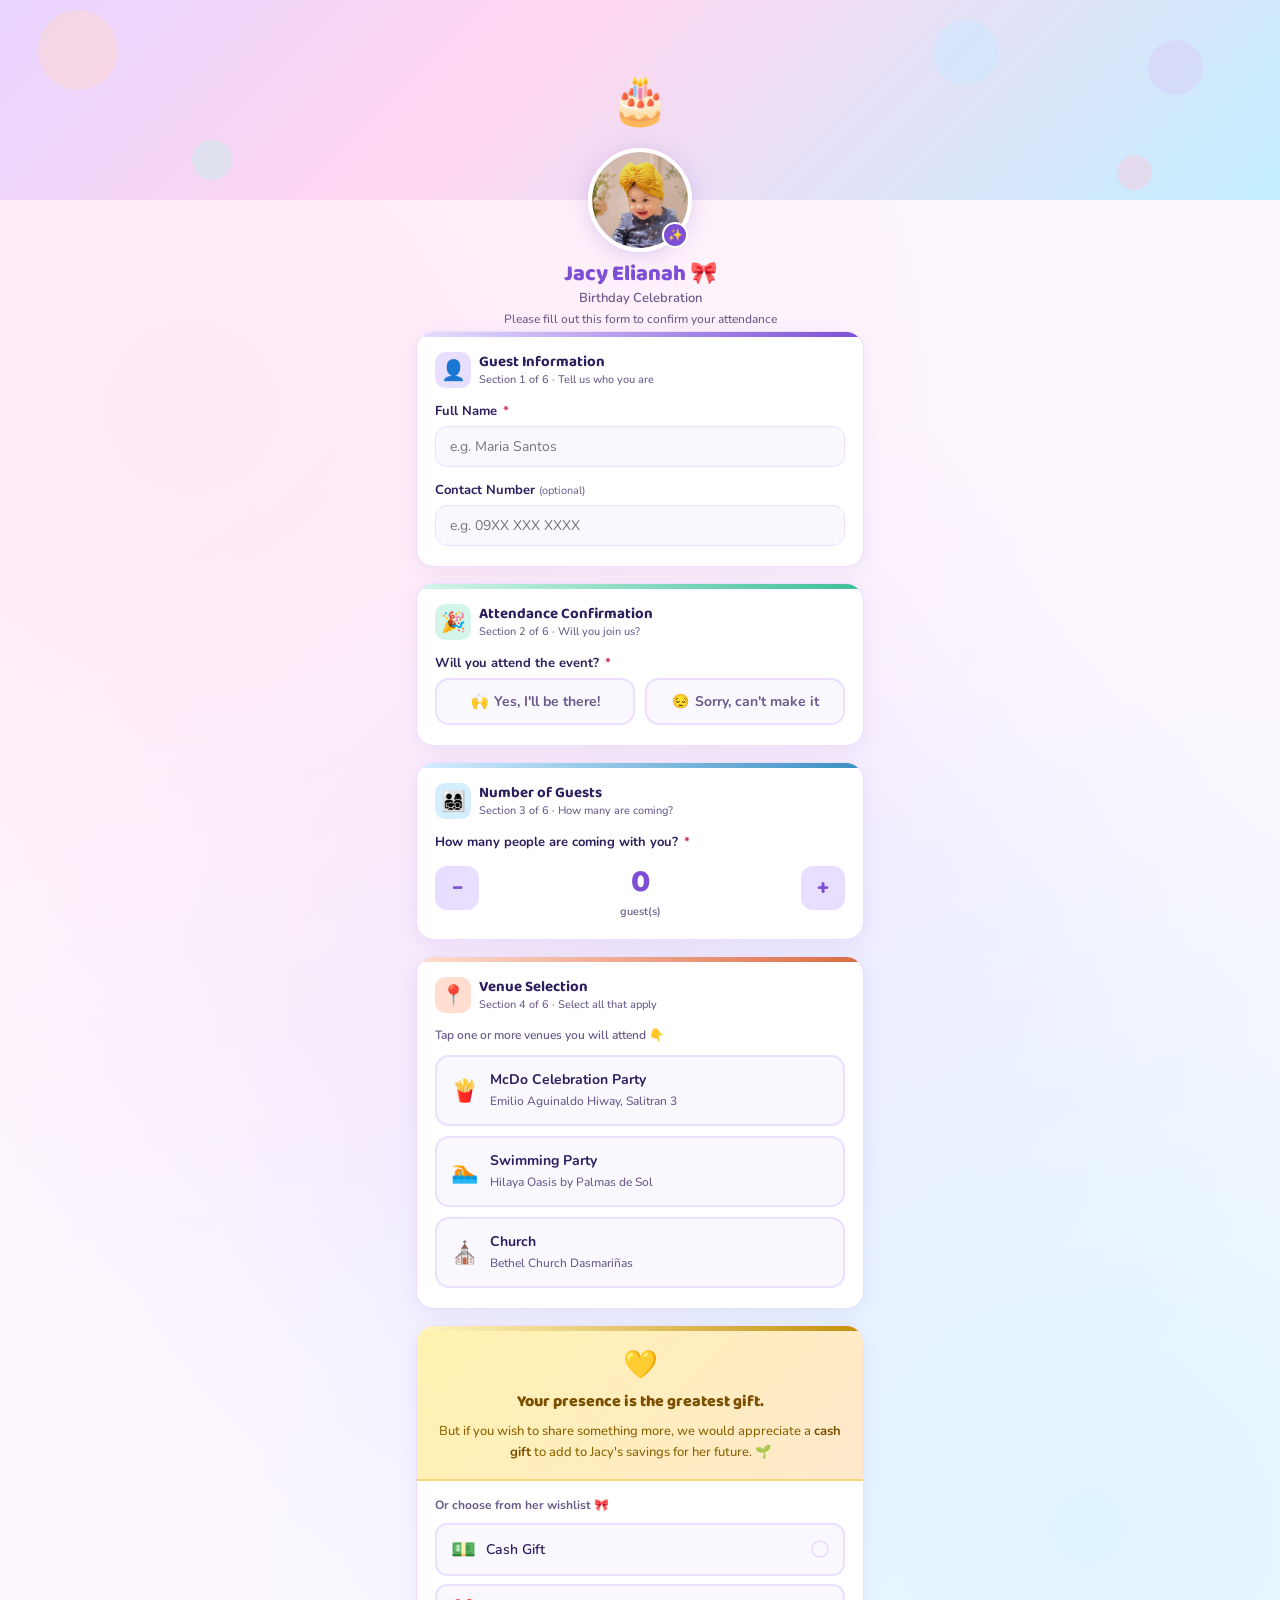
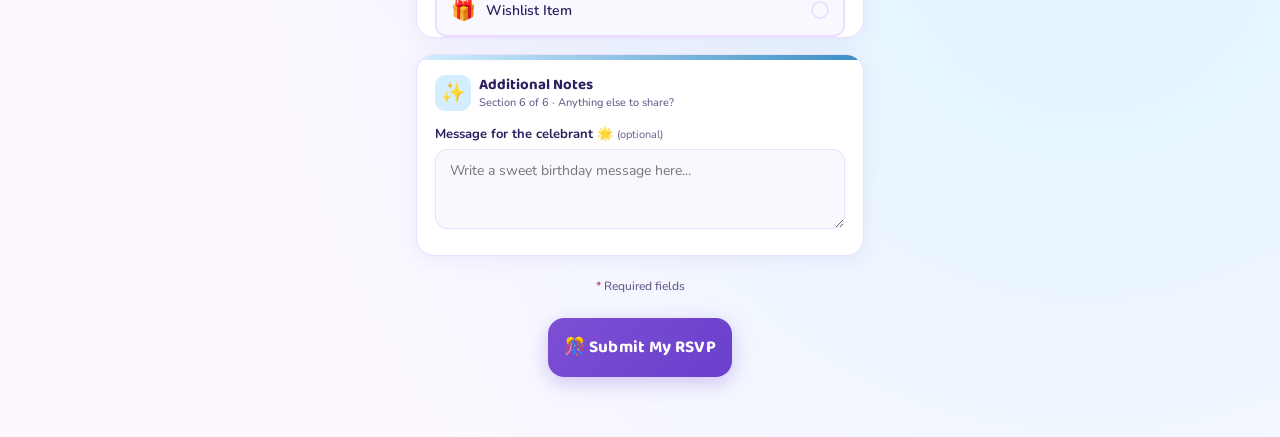
==== commit 6e16227b: "feat: set Jacy's photo as hero avatar and browser favicon Embed the celebrant's photo as the circula" ====
--- a/index.html
+++ b/index.html
@@ -4,6 +4,8 @@
 <meta charset="UTF-8">
 <meta name="viewport" content="width=device-width, initial-scale=1.0">
 <title>🎉 Party RSVP</title>
+<link rel="icon" type="image/png" sizes="32x32" href="assets/images/favicon-32.png">
+<link rel="apple-touch-icon" sizes="180x180" href="assets/images/apple-touch-icon.png">
 <link href="https://fonts.googleapis.com/css2?family=Baloo+2:wght@400;500;600;700;800&family=Nunito:wght@400;500;600;700&display=swap" rel="stylesheet">
 <style>
   :root {
@@ -600,7 +602,7 @@
   <!-- Circle avatar -->
   <div class="hero-avatar-wrap">
     <div class="hero-avatar" id="avatar-ring">
-      <img id="avatar-img" class="loaded" src="[data-uri]" alt="Celebrant">
+      <img id="avatar-img" class="loaded" src="[data-uri]